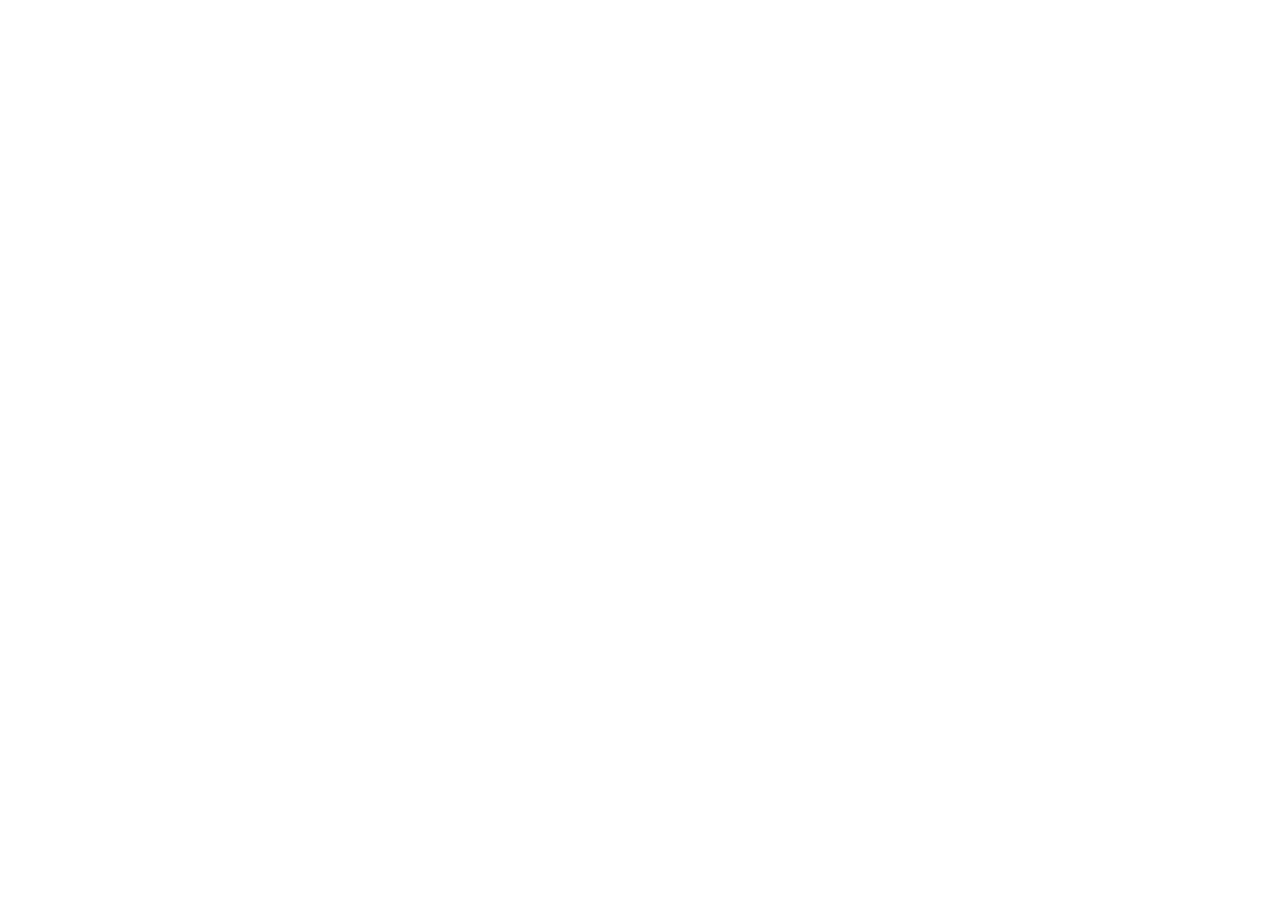
==== index.html @ 75954be1 "Podstawowa struktura HTML i Google Fonts" ====
<!doctype html>
<html lang="en">
<head>
    <meta charset="UTF-8">
    <meta name="viewport"
          content="width=device-width, user-scalable=no, initial-scale=1.0, maximum-scale=1.0, minimum-scale=1.0">
    <meta http-equiv="X-UA-Compatible" content="ie=edge">
    <title>Best Shop</title>
    <link rel="preconnect" href="https://fonts.googleapis.com">
    <link rel="preconnect" href="https://fonts.gstatic.com" crossorigin>
    <link href="https://fonts.googleapis.com/css2?family=Open+Sans:wght@300;400;700&family=Raleway:wght@300;400;700;800&display=swap" rel="stylesheet">
    <link rel="stylesheet" href="css/reset.css">
    <link rel="stylesheet" href="css/style.css">
</head>
<body>

</body>
</html>
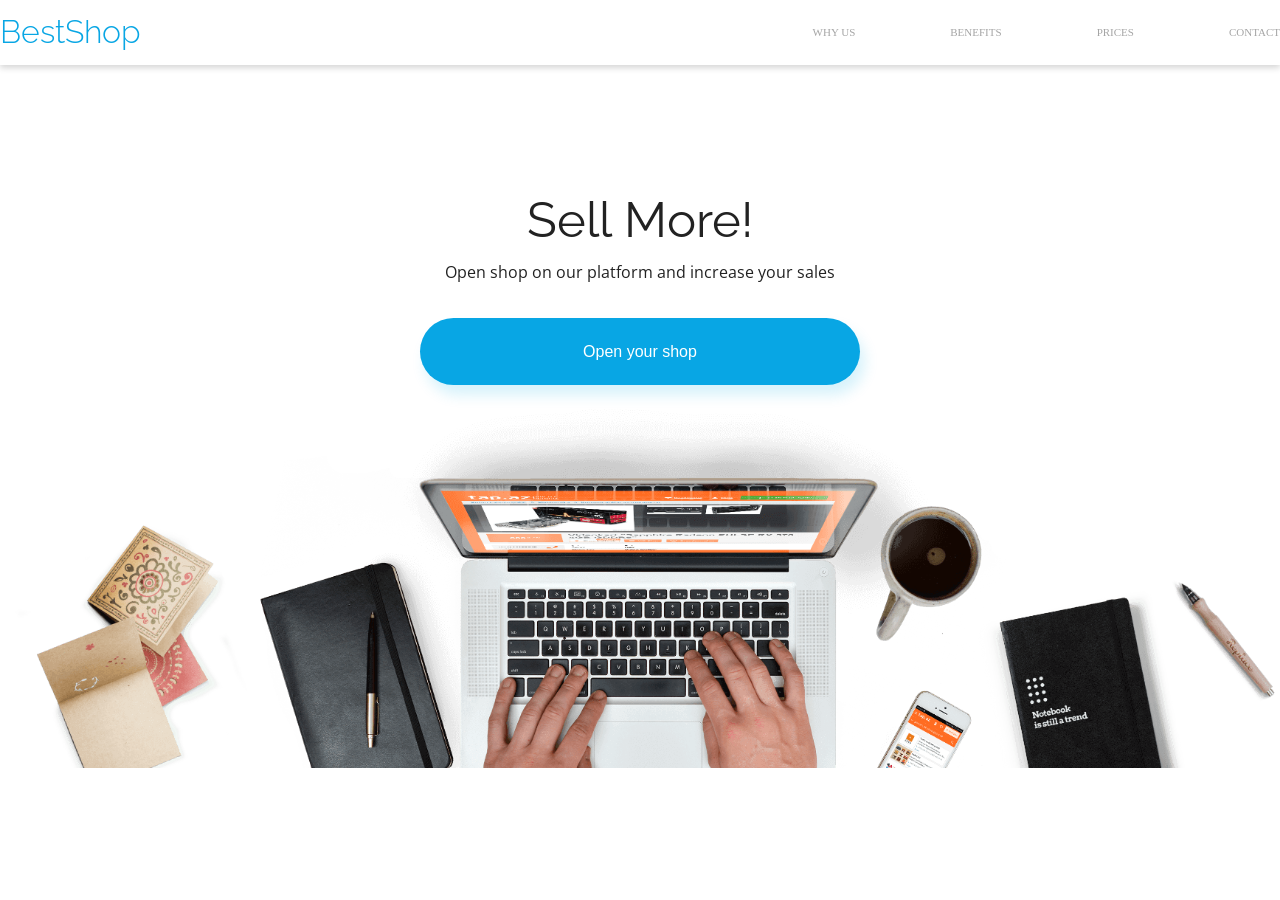
==== commit 855abfb5: "Dodanie header" ====
--- a/index.html
+++ b/index.html
@@ -9,10 +9,39 @@
     <link rel="preconnect" href="https://fonts.googleapis.com">
     <link rel="preconnect" href="https://fonts.gstatic.com" crossorigin>
     <link href="https://fonts.googleapis.com/css2?family=Open+Sans:wght@300;400;700&family=Raleway:wght@300;400;700;800&display=swap" rel="stylesheet">
-    <link rel="stylesheet" href="css/reset.css">
-    <link rel="stylesheet" href="css/style.css">
+    <link rel="stylesheet" href="./css/reset.css">
+    <link rel="stylesheet" href="./css/style.css">
 </head>
 <body>
+    <header>
+
+        <nav>
+            <div class="container">
+                <div class="logo">BestShop</div>
+                <ul>
+                    <li>WHY US</li>
+                    <li>BENEFITS</li>
+                    <li>PRICES</li>
+                    <li class="nav__contact">CONTACT</li>
+                </ul>
+            </div>
+        </nav>
+        <section class="opener">
+            <div class="container">
+                <h1>Sell More!</h1>
+                <p class="slogan">Open shop on our platform and increase your sales</p>
+                <a href="#">
+                    <button>Open your shop</button>
+                </a>
+            </div>
+
+        </section>
+        <img src="./assets/Background.png" alt="notebook">
+    </header>
+    <main>
+
+    </main>
+    <footer></footer>
 
 </body>
 </html>
--- a/css/style.css
+++ b/css/style.css
@@ -0,0 +1,102 @@
+* {
+    box-sizing: border-box;
+    padding: 0;
+    margin: 0;
+}
+:root {
+
+    --color-primary: #08A6E4;
+    --color-primary-shadow: rgba(7, 172, 230, .16);
+    --color-redish: #FB3B64;
+    --color-green: #55DFB4;
+    --color-grey: #A5A5A5;
+    --color-light-grey: #F7F7F7;
+    --font-Open: 'Open Sans', sans-serif;
+    --font-Raleway: 'Raleway', sans-serif;
+
+}
+header {
+    width: 100vw;
+    display: flex;
+    justify-content: center;
+    flex-direction: column;
+}
+
+
+nav {
+    width: 100%;
+    display: flex;
+    justify-content: center;
+    box-shadow: 0 3px 6px #00000029;
+
+}
+.container {
+    width: 1352px;
+    display: flex;
+    justify-content: space-between;
+    align-items: center
+}
+.logo {
+    color: var(--color-primary);
+    font-family: var(--font-Raleway);
+    font-weight: 300;
+    font-size: 32px;
+    margin: 16px 0 17px 0;
+}
+header ul {
+    display: flex;
+    font-family: var(--font-Open) bold;
+    font-size: 11px;
+    color: var(--color-grey);
+
+}
+li:not(.nav__contact) {
+    margin-right: 95px;
+}
+
+
+li:hover {
+    color: #000000;
+    text-decoration: underline 4px;
+    text-decoration-color: var(--color-primary);
+    text-underline-offset: 26px;
+    cursor: pointer;
+
+
+}
+.opener {
+    margin-top: 130px;
+    width: 100%;
+    display: flex;
+    justify-content: center;
+}
+
+.opener .container {
+    display: flex;
+    flex-direction: column;
+    align-items: center;
+}
+header h1 {
+    font-family: var(--font-Raleway);
+    font-size: 49px;
+}
+.slogan {
+    font-family: var(--font-Open);
+    font-size: 16px;
+    margin: 20px 0 38px 0;
+}
+header button {
+    width: 440px;
+    height: 67px;
+    background-color: var(--color-primary);
+    color: white;
+    font-size: 16px;
+    border: none;
+    border-radius: 40px;
+    box-shadow: 5px 10px 14px var(--color-primary-shadow);
+}
+/*img {*/
+/*    width: 1735px;*/
+/*    height: 594px;*/
+
+/*}*/
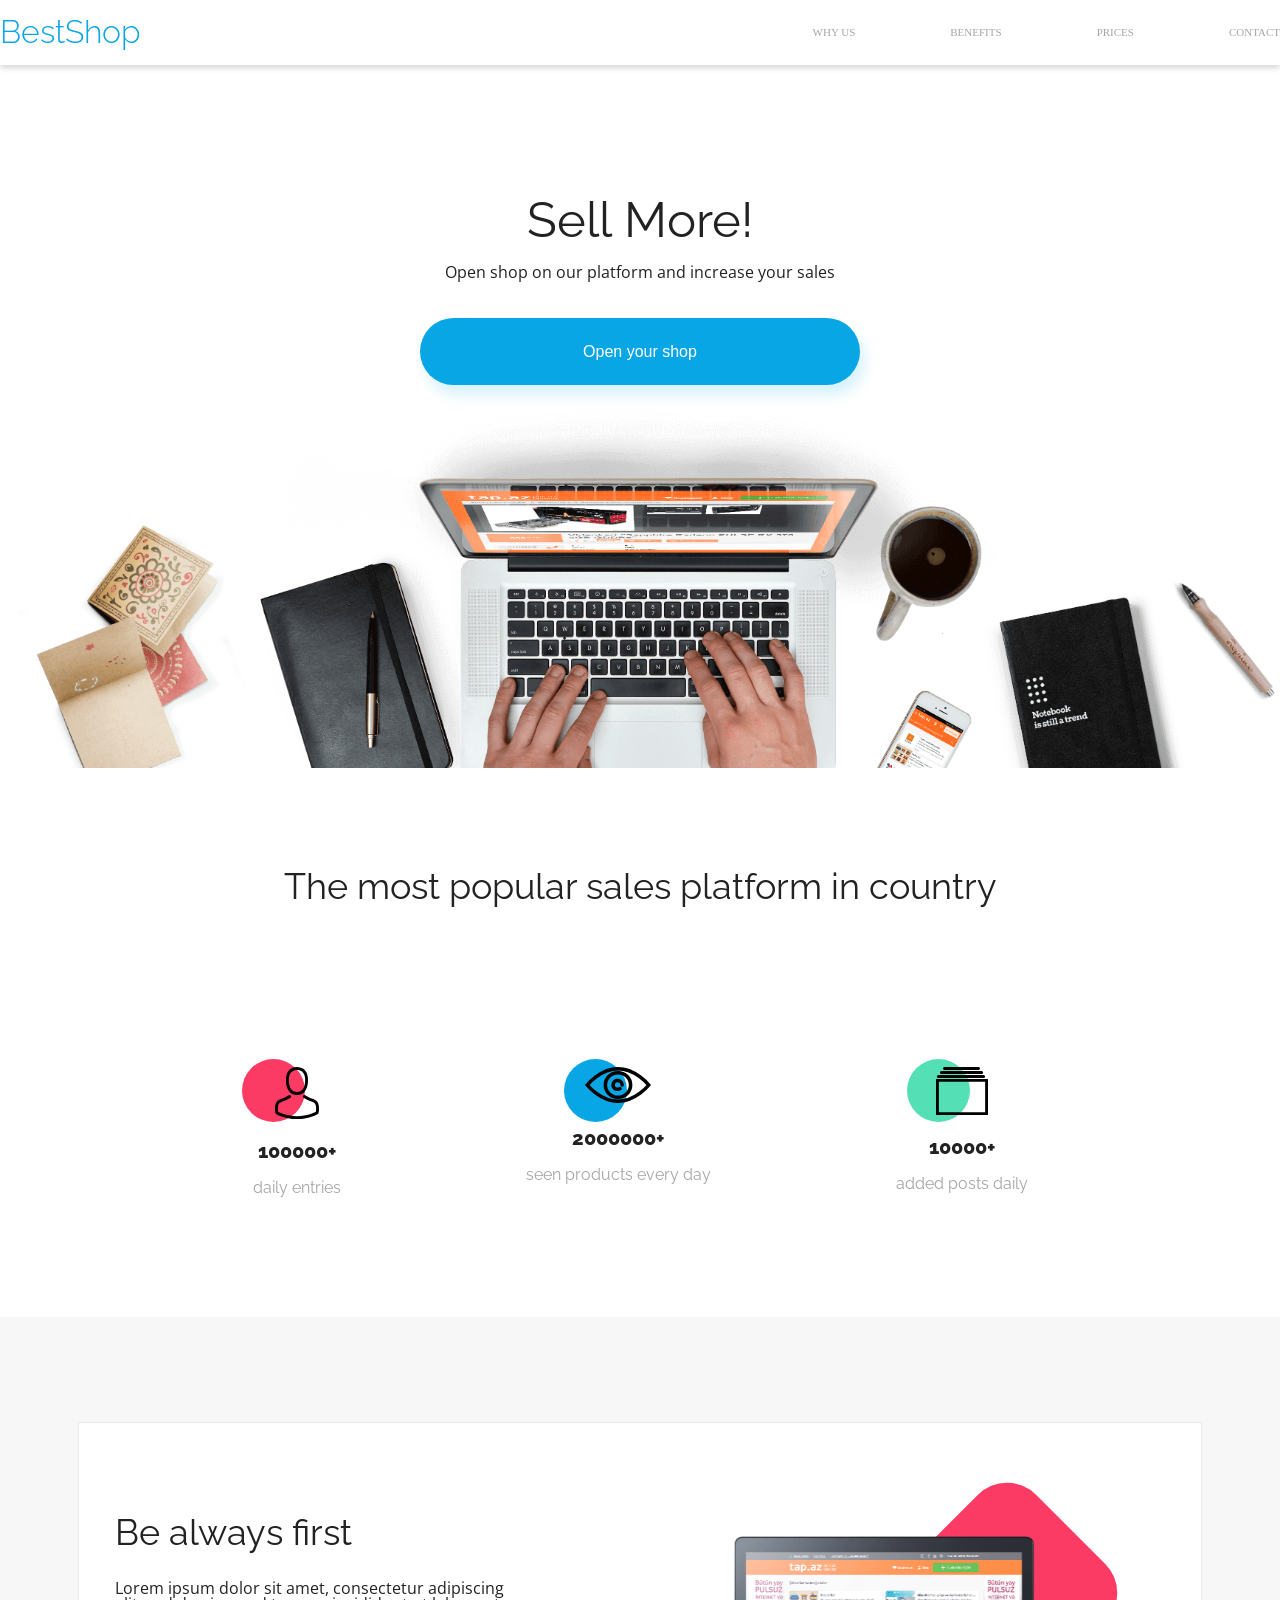
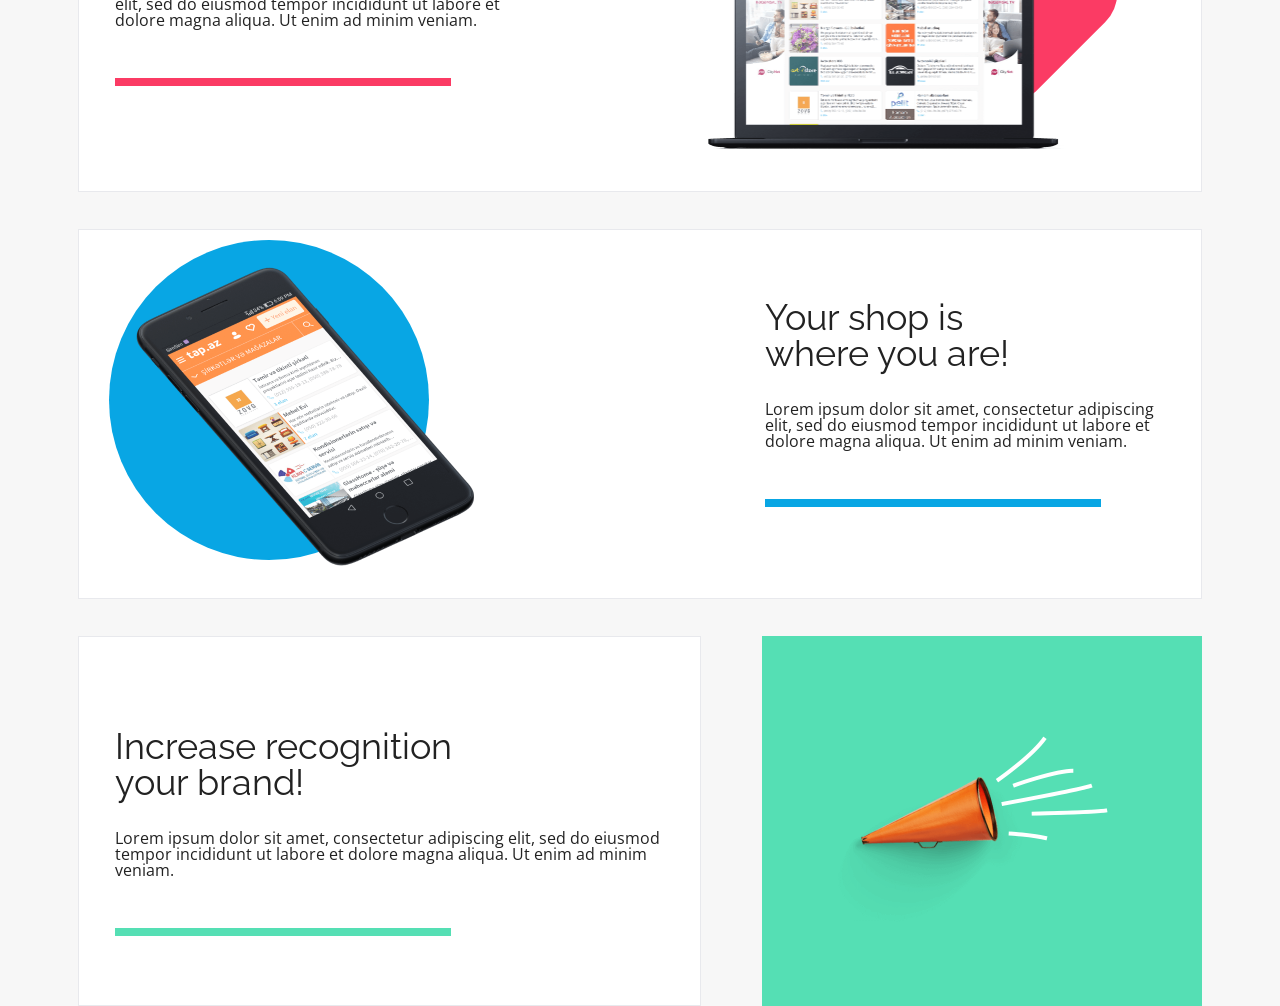
==== commit 72efa2f8: "Dodanie statistic i benefits" ====
--- a/index.html
+++ b/index.html
@@ -39,6 +39,72 @@
         <img src="./assets/Background.png" alt="notebook">
     </header>
     <main>
+        <section class="statistics">
+            <h2>The most popular sales platform in country</h2>
+            <div class="boxes">
+                <div class="box box1">
+                    <img src="./assets/Person.svg" alt="person">
+                    <p>100000+</p>
+                    <div class="content__box">
+                        <p>daily entries</p>
+                    </div>
+                </div>
+                <div class="box box2">
+                    <img src="./assets/Eye.svg" alt="eye">
+                    <p>2000000+</p>
+                    <div class="content__box">
+                        <p>seen products every day</p>
+                    </div>
+
+                </div>
+                <div class="box box3">
+                    <img src="./assets/Catalog.svg" alt="catalog">
+                    <p>10000+</p>
+                    <div class="content__box">
+                        <p>added posts daily</p>
+                    </div>
+                </div>
+            </div>
+        </section>
+        <section class="benefits">
+            <div class="benefits__boxes">
+                <div class="box_mac ben_box">
+                    <div class="box_text">
+                        <h2>Be always first</h2>
+                        <p>Lorem ipsum dolor sit amet, consectetur adipiscing elit, sed do eiusmod tempor incididunt ut labore et dolore magna aliqua. Ut enim ad minim veniam.</p>
+                    </div>
+                    <div class="shape">
+                        <img src="./assets/Macbook.png" alt="macbook">
+                    </div>
+                </div>
+            </div>
+            <div class="benefits__boxes benefits__box2">
+                <div class="box_phone ben_box">
+                    <div class="box_text">
+                        <h2>Your shop is</br> where you are!</h2>
+                        <p>Lorem ipsum dolor sit amet, consectetur adipiscing elit, sed do eiusmod tempor incididunt ut labore et dolore magna aliqua. Ut enim ad minim veniam.</p>
+                    </div>
+                    <div class="shape">
+                        <img src="./assets/iPhone.png" alt="iPhone">
+                    </div>
+                </div>
+
+            </div>
+            <div class="benefits__box3">
+                <div class="box_trumpet ben_box">
+                    <div class="box_text">
+                        <h2>Increase recognition</br> your brand!</h2>
+                        <p>Lorem ipsum dolor sit amet, consectetur adipiscing elit, sed do eiusmod tempor incididunt ut labore et dolore magna aliqua. Ut enim ad minim veniam.</p>
+                    </div>
+
+                </div>
+                <div class="rectangle">
+                    <img src="./assets/Trumpet.png" alt="trumpet">
+                </div>
+            </div>
+        </section>
+        <section class="pricing"></section>
+        <section class="contact"></section>
 
     </main>
     <footer></footer>
--- a/css/style.css
+++ b/css/style.css
@@ -15,13 +15,13 @@
     --font-Raleway: 'Raleway', sans-serif;
 
 }
+
 header {
     width: 100vw;
     display: flex;
     justify-content: center;
     flex-direction: column;
 }
-
 
 nav {
     width: 100%;
@@ -95,8 +95,209 @@
     border-radius: 40px;
     box-shadow: 5px 10px 14px var(--color-primary-shadow);
 }
-/*img {*/
-/*    width: 1735px;*/
-/*    height: 594px;*/
-
-/*}*/+.statistics {
+    display: flex;
+    flex-direction: column;
+    align-items: center;
+}
+
+h2 {
+    font-family: var(--font-Raleway);
+    font-size: 36px;
+    margin: 100px 0;
+
+}
+.boxes {
+    display: flex;
+
+}
+.box {
+    display: flex;
+    flex-direction: column;
+    align-items: center;
+}
+
+.box1,
+.box2 {
+    margin-right: 185px;
+
+}
+.box::before {
+    content: "";
+    width: 63px;
+    height: 63px;
+    display: flex;
+    border-radius: 50%;
+    background-color: var(--color-redish);
+    position: relative;
+    z-index: -1;
+    left: -23px;
+    top: 55px;
+}
+.box2::before {
+    content: "";
+    background-color: var(--color-primary);
+}
+.box3::before {
+    content: "";
+    background-color: var(--color-green);
+}
+
+img + p {
+    margin-bottom: 19px;
+    font-family: var(--font-Raleway);
+    font-weight: 800;
+    font-size: 20px;
+}
+
+.boxes .box1 p:nth-child(2),
+.boxes .box3 p:nth-child(2) {
+    margin-top: 22px;
+}
+.boxes .box2 p:nth-child(2) {
+    margin-top: 25px;
+}
+.content__box {
+    font-family: var(--font-Raleway);
+    font-size: 16px;
+    color: var(--color-grey);
+    margin-bottom: 121px;
+
+}
+
+
+.benefits {
+    display: flex;
+    flex-direction: column;
+    align-items: center;
+
+    background-color: var(--color-light-grey);
+}
+.benefits__boxes {
+    font-family: var(--font-Open);
+    font-size: 16px;
+    width: 1124px;
+    height: 370px;
+    background-color: white;
+    margin-top: 105px;
+    margin-bottom: 37px;
+    border: 1px solid #E8E9ED;
+}
+.box_mac {
+    display: flex;
+
+}
+.box_text::after {
+    content: "";
+    width: 328px;
+    border: 4px solid var(--color-redish);
+    position: absolute;
+    margin-top: 50px;
+    margin-left: 36px;
+}
+.ben_box p {
+    width: 416px;
+    margin-left: 36px;
+    /*font-family: var(--font-Open);*/
+    /*font-size: 16px;*/
+
+}
+.ben_box h2 {
+    margin: 91px 0 30px 36px;
+
+}
+
+.box_mac img {
+    width: 386px;
+    height: 219px;
+    position: relative;
+    top: 110px;
+    left: 160px;
+    z-index: 1;
+
+}
+.shape {
+    display: flex;
+}
+.shape::after {
+    content:'';
+    width: 180px;
+    height: 180px;
+    border-radius: 41px;
+    background-color: var(--color-redish);
+    transform: rotate(45deg);
+    position: relative;
+    top: 80px;
+}
+.benefits__box2 {
+    margin-top: 0;
+}
+.box_phone {
+    display: flex;
+    flex-direction: row-reverse;
+}
+.box_phone img {
+    width: 426px;
+    height: 328px;
+    position: relative;
+    top: 30px;
+    left: 120px;
+    z-index: 1;
+}
+
+.box_phone .shape::after {
+    content: "";
+    width: 320px;
+    height: 320px;
+    border-radius: 50%;
+    background-color: var(--color-primary);
+    position: relative;
+    top: 10px;
+    right: 300px;
+}
+.box_phone h2 {
+    margin-top: 69px;
+
+}
+.box_phone p {
+    margin-right: 20px;
+}
+
+.box_phone .box_text::after {
+    content: "";
+    border:4px solid var(--color-primary);
+}
+.benefits__box3 {
+    display: flex;
+}
+.box_trumpet {
+    width: 623px;
+    height: 370px;
+    background-color: white;
+    font-family: var(--font-Open);
+    font-size: 16px;
+    border: 1px solid #E8E9ED;
+    margin-right: 61px;
+
+}
+
+.box_trumpet .box_text::after {
+    content: "";
+    border: 4px solid var(--color-green);
+}
+.rectangle {
+    width: 440px;
+    height: 370px;
+    background-color: var(--color-green);
+}
+.rectangle img {
+    width: 296px;
+    height: 208px;
+    position: relative;
+    top: 100px;
+    left: 50px;
+
+}
+.box_trumpet p {
+    width: auto;
+}
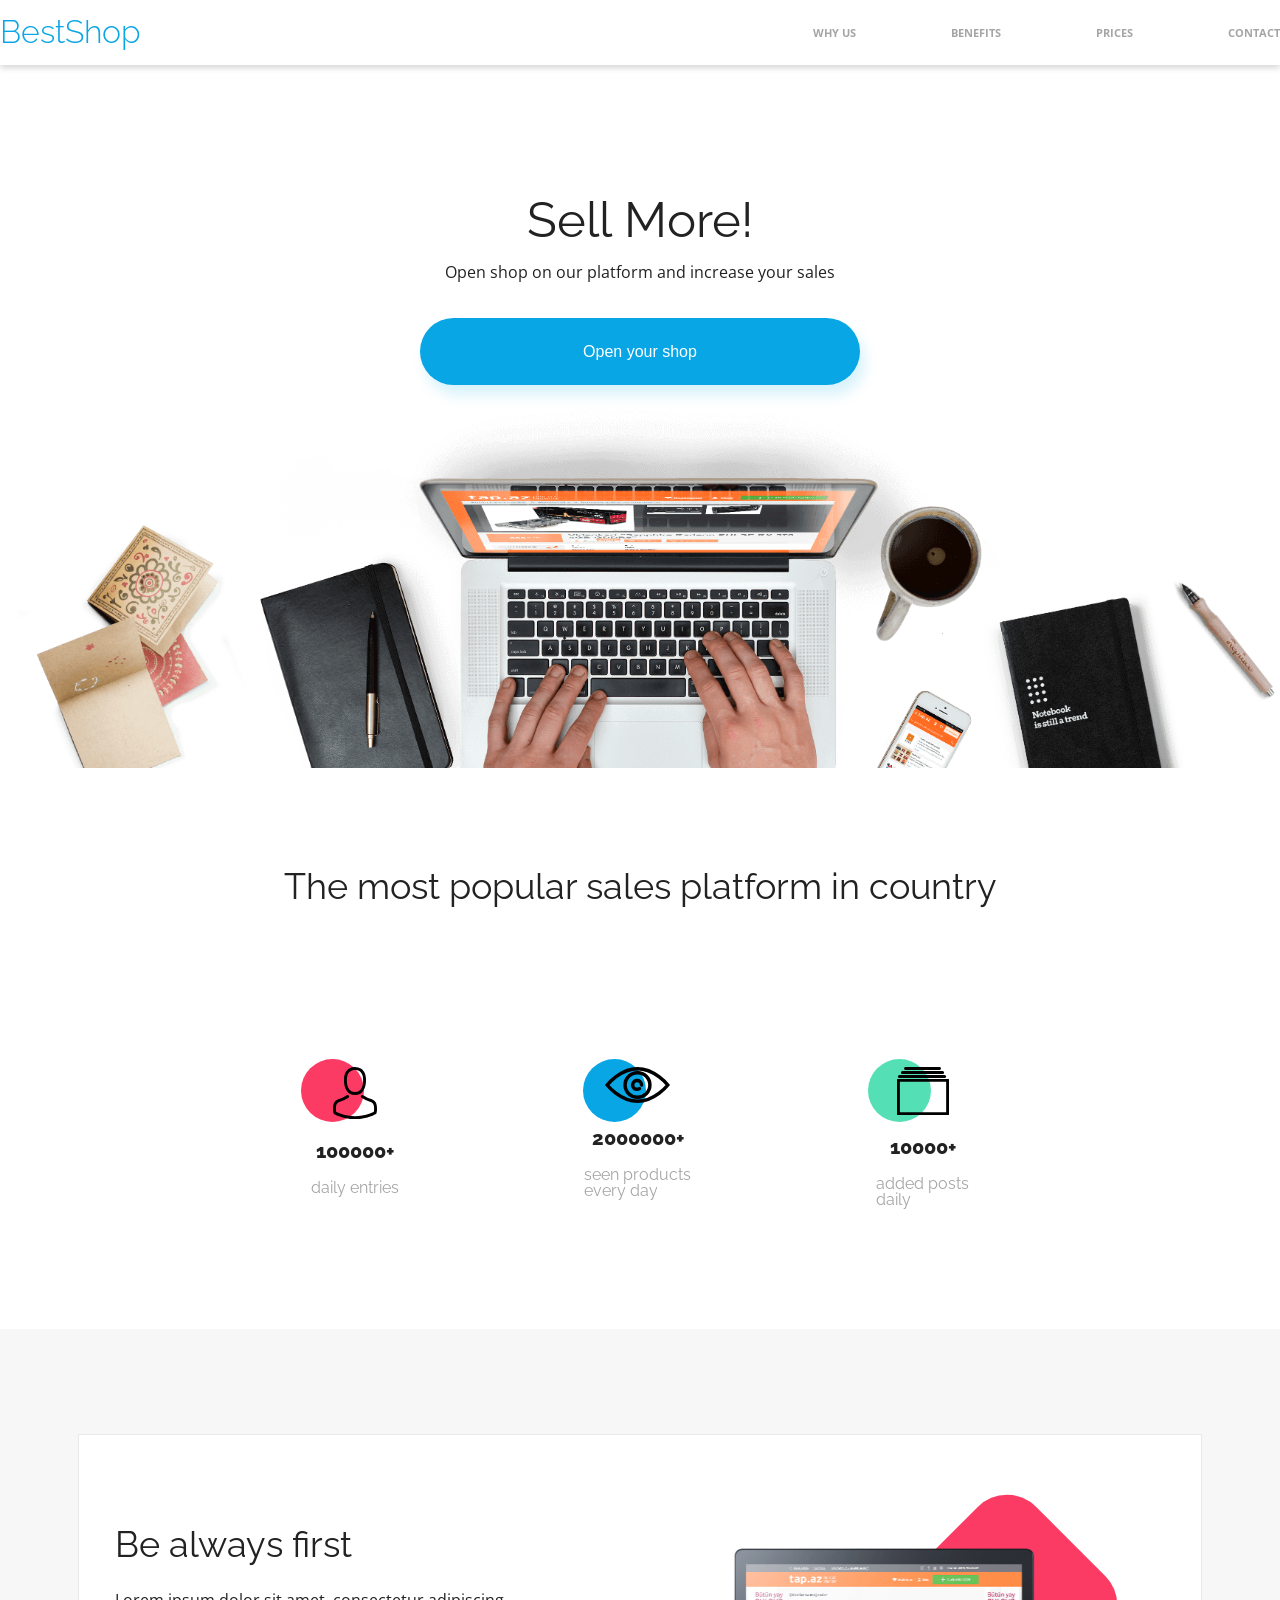
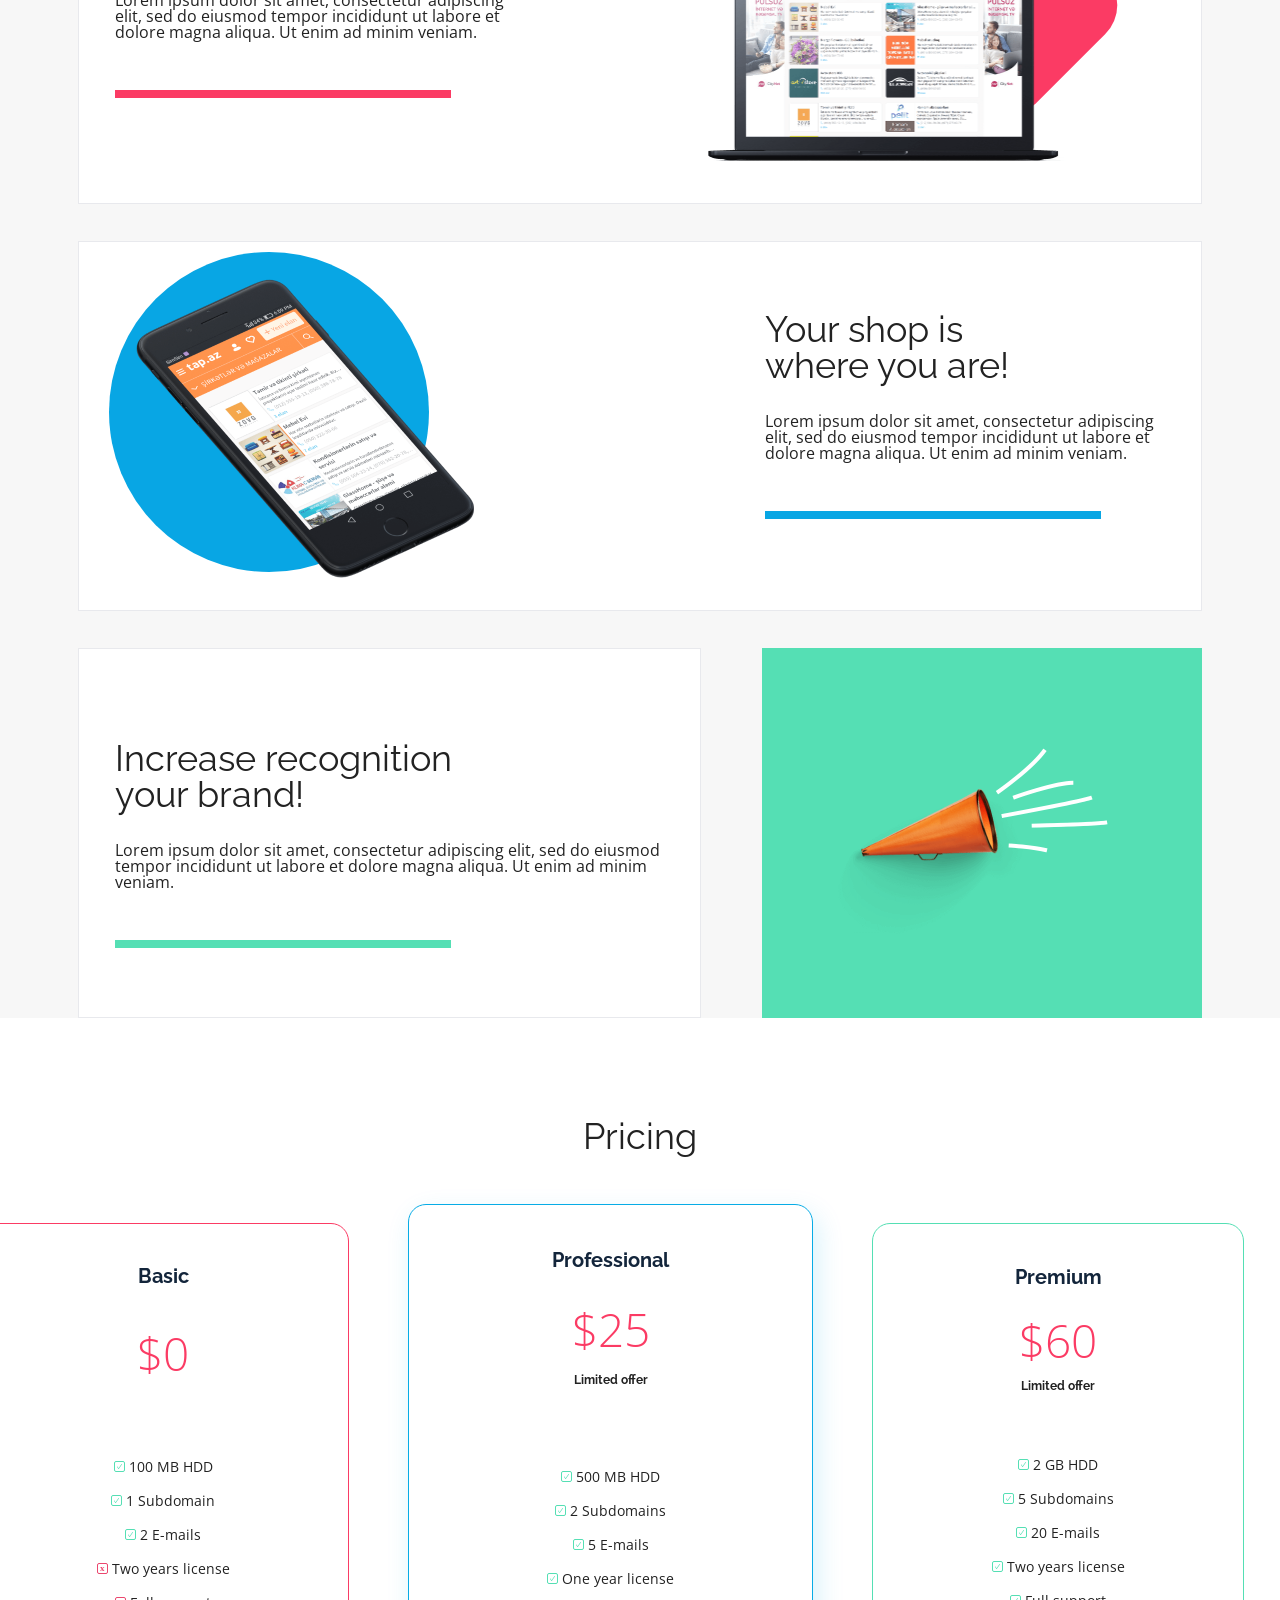
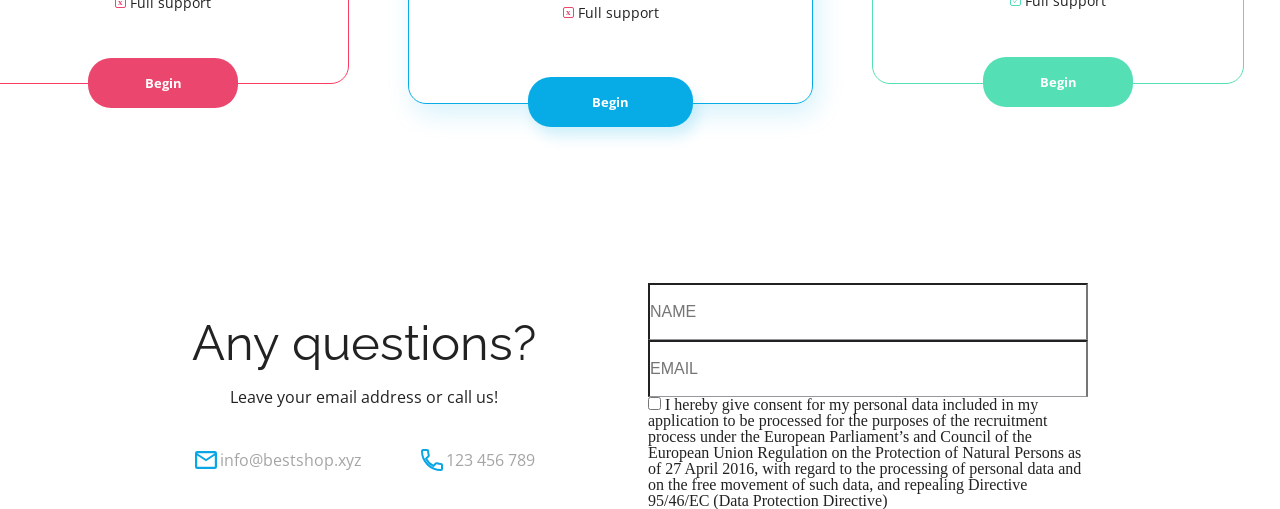
==== commit 12873b37: "Dodanie pricing" ====
--- a/index.html
+++ b/index.html
@@ -53,7 +53,7 @@
                     <img src="./assets/Eye.svg" alt="eye">
                     <p>2000000+</p>
                     <div class="content__box">
-                        <p>seen products every day</p>
+                        <p>seen products</br> every day</p>
                     </div>
 
                 </div>
@@ -61,7 +61,7 @@
                     <img src="./assets/Catalog.svg" alt="catalog">
                     <p>10000+</p>
                     <div class="content__box">
-                        <p>added posts daily</p>
+                        <p>added posts</br> daily</p>
                     </div>
                 </div>
             </div>
@@ -103,8 +103,84 @@
                 </div>
             </div>
         </section>
-        <section class="pricing"></section>
-        <section class="contact"></section>
+        <section class="pricing">
+            <div class="container">
+                <h2>Pricing</h2>
+                <div>
+                    <div class="pricing_box">
+                        <h4>Basic</h4>
+                        <h3>$0</h3>
+                        <div>
+                            <ul class="basic">
+                                <li>100 MB HDD</li>
+                                <li>1 Subdomain</li>
+                                <li>2 E-mails</li>
+                                <li>Two years license</li>
+                                <li>Full support</li>
+                            </ul>
+                        </div>
+
+                        <button>Begin</button>
+                    </div>
+                    <div class="professional profes_1 pricing_box">
+                        <h4>Professional</h4>
+                        <h3>$25</h3>
+                        <p>Limited offer</p>
+                        <ul class="professional">
+                            <li>500 MB HDD</li>
+                            <li>2 Subdomains</li>
+                            <li>5 E-mails</li>
+                            <li>One year license</li>
+                            <li>Full support</li>
+                        </ul>
+                        <button>Begin</button>
+                    </div>
+                    <div class="premium prem_1 pricing_box">
+                        <h4>Premium</h4>
+                        <h3>$60</h3>
+                        <p>Limited offer</p>
+                        <div>
+                            <ul class="premium">
+                                <li>2 GB HDD</li>
+                                <li>5 Subdomains</li>
+                                <li>20 E-mails</li>
+                                <li>Two years license</li>
+                                <li>Full support</li>
+                            </ul>
+                        </div>
+
+                        <button>Begin</button>
+                    </div>
+                </div>
+            </div>
+        </section>
+        <section class="contact">
+            <div class="container">
+                <div class="questions">
+                    <h1>Any questions?</h1>
+                    <p>Leave your email address or call us!</p>
+                    <div class="info">
+                        <p class="mail">info@bestshop.xyz</p>
+                        <p class="phone">123 456 789</p>
+                    </div>
+                </div>
+                <div class="leave_name">
+                    <form>
+                        <label>
+                            <input type="text" placeholder="NAME">
+                        </label>
+                        <label>
+                            <input type="email" placeholder="EMAIL">
+                        </label>
+                        <label class="tick">
+                            <input type="checkbox">
+                            I hereby give consent for my personal data included in my application to be processed for the purposes of the recruitment process under the European Parliament’s and Council of the European Union Regulation on the Protection of Natural Persons as of 27 April 2016, with regard to the processing of personal data and on the free movement of such data, and repealing Directive 95/46/EC (Data Protection Directive)
+                        </label>
+                    </form>
+                </div>
+            </div>
+
+        </section>
 
     </main>
     <footer></footer>
--- a/css/style.css
+++ b/css/style.css
@@ -16,6 +16,7 @@
 
 }
 
+/*nawigacja i nagłówek*/
 header {
     width: 100vw;
     display: flex;
@@ -45,17 +46,18 @@
 }
 header ul {
     display: flex;
-    font-family: var(--font-Open) bold;
+    font-family: var(--font-Open);
+    font-weight: bold;
     font-size: 11px;
     color: var(--color-grey);
 
 }
-li:not(.nav__contact) {
+header li:not(.nav__contact) {
     margin-right: 95px;
 }
 
 
-li:hover {
+header li:hover {
     color: #000000;
     text-decoration: underline 4px;
     text-decoration-color: var(--color-primary);
@@ -76,7 +78,7 @@
     flex-direction: column;
     align-items: center;
 }
-header h1 {
+h1 {
     font-family: var(--font-Raleway);
     font-size: 49px;
 }
@@ -95,6 +97,8 @@
     border-radius: 40px;
     box-shadow: 5px 10px 14px var(--color-primary-shadow);
 }
+
+/*Statystyki*/
 .statistics {
     display: flex;
     flex-direction: column;
@@ -165,6 +169,7 @@
 
 }
 
+/*benefity*/
 
 .benefits {
     display: flex;
@@ -191,6 +196,7 @@
     content: "";
     width: 328px;
     border: 4px solid var(--color-redish);
+    background-color: var(--color-redish);
     position: absolute;
     margin-top: 50px;
     margin-left: 36px;
@@ -266,6 +272,7 @@
 .box_phone .box_text::after {
     content: "";
     border:4px solid var(--color-primary);
+    background-color: var(--color-primary);
 }
 .benefits__box3 {
     display: flex;
@@ -284,6 +291,7 @@
 .box_trumpet .box_text::after {
     content: "";
     border: 4px solid var(--color-green);
+    background-color: var(--color-green);
 }
 .rectangle {
     width: 440px;
@@ -300,4 +308,190 @@
 }
 .box_trumpet p {
     width: auto;
-}+}
+
+.pricing {
+    display: flex;
+    justify-content: center;
+}
+.pricing .container {
+    display: flex;
+    flex-direction: column;
+    width: 1266px;
+}
+.pricing h2 {
+    margin-bottom: 50px;
+}
+
+.pricing .container>div {
+    display: flex;
+    align-items: center;
+}
+.pricing_box {
+    display: flex;
+    flex-direction: column;
+    justify-content: space-around;
+    align-items: center;
+
+    width: 372px;
+    height: 461px;
+    border: 1px solid var(--color-redish);
+    border-radius: 18px;
+    margin-right: 59px;
+}
+h4 {
+    font-family: var(--font-Raleway);
+    font-weight: bold;
+    font-size: 20px;
+    color: #13253B;
+    margin: 34px 0 14px 0;
+}
+h3 {
+    font-family: var(--font-Open);
+    font-weight: lighter;
+    font-size: 46px;
+    color: var(--color-redish);
+    margin-top: 14px;
+    margin-bottom: calc(69px - 20px);
+}
+.pricing_box ul {
+    font-family: var(--font-Open);
+    font-size: 14px;
+    display: flex;
+    flex-direction: column;
+    align-items: center;
+}
+
+.pricing_box li {
+    margin-top: 20px;
+    display: flex;
+    gap: 10px;
+    /*align-items: center;*/
+}
+.pricing_box li::before {
+    content: url("../assets/Ckechmark-1.svg");
+    width: 5px;
+    height: 5px;
+    display: flex;
+}
+.pricing_box .basic li:nth-child(1n + 4)::before {
+    content: url("../assets/Close.svg");
+    width: 5px;
+    height: 5px;
+    display: flex;
+}
+.pricing_box .professional li:last-child::before {
+    content: url("../assets/Close.svg");
+    width: 5px;
+    height: 5px;
+    display: flex;
+}
+.profes_1 {
+    width: 405px;
+    height: 500px;
+    box-shadow: 5px 10px 27px var(--color-primary-shadow);
+    border: 1px solid #07ACE6;
+}
+.prem_1 {
+    border: 1px solid var(--color-green);
+}
+
+.professional p {
+    margin-bottom: calc(61px - 20px);
+}
+.premium p {
+    margin-bottom: calc(50px - 20px);
+}
+.premium h3,
+.professional h3 {
+    margin: 0;
+}
+.premium p,
+.professional p {
+    font-family: var(--font-Raleway);
+    font-weight: bold;
+    font-size: 12px;
+}
+.pricing_box button {
+    width: 150px;
+    height: 50px;
+    border-radius: 23px;
+    border: none;
+    background-color: #EB476E;
+    color: white;
+    font-family: var(--font-Open);
+    font-weight: bold;
+    font-size: 13px;
+    position: relative;
+    top: 7%;
+}
+.professional button {
+    width: 165px;
+    background-color: #07ACE6;
+    box-shadow: 5px 10px 14px var(--color-primary-shadow);
+}
+.premium button {
+    background-color: #55DFB4;
+}
+/*KONTAKT*/
+.contact {
+    display: flex;
+    justify-content: center;
+    margin-top: 179px;
+}
+.contact .container {
+    display: flex;
+    width: 896px;
+}
+.contact p {
+    font-family: var(--font-Open);
+    font-size: 16px;
+
+}
+.questions{
+    display: flex;
+    flex-direction: column;
+    align-items: center;
+}
+.info {
+    display: flex;
+    gap: 57px;
+}
+.info p {
+    color: var(--color-grey);
+}
+.mail,
+.phone {
+    display: flex;
+    align-items: center;
+}
+.mail::before {
+    content: url("../assets/Mail Icon.svg");
+    width: 27px;
+    height: 27px;
+}
+.phone::before {
+    content: url("../assets/Phone Icon.svg");
+    width: 27px;
+    height: 27px;
+}
+.questions>p {
+    margin: 22px 0 42px 0;
+}
+
+
+.leave_name {
+    width: 440px;
+}
+form {
+    display: flex;
+    flex-direction: column;
+}
+input[type="text"],
+input[type="email"] {
+    width: 440px;
+    height: 57px;
+    outline: none;
+    border-bottom: 1px solid #95989A;
+}
+
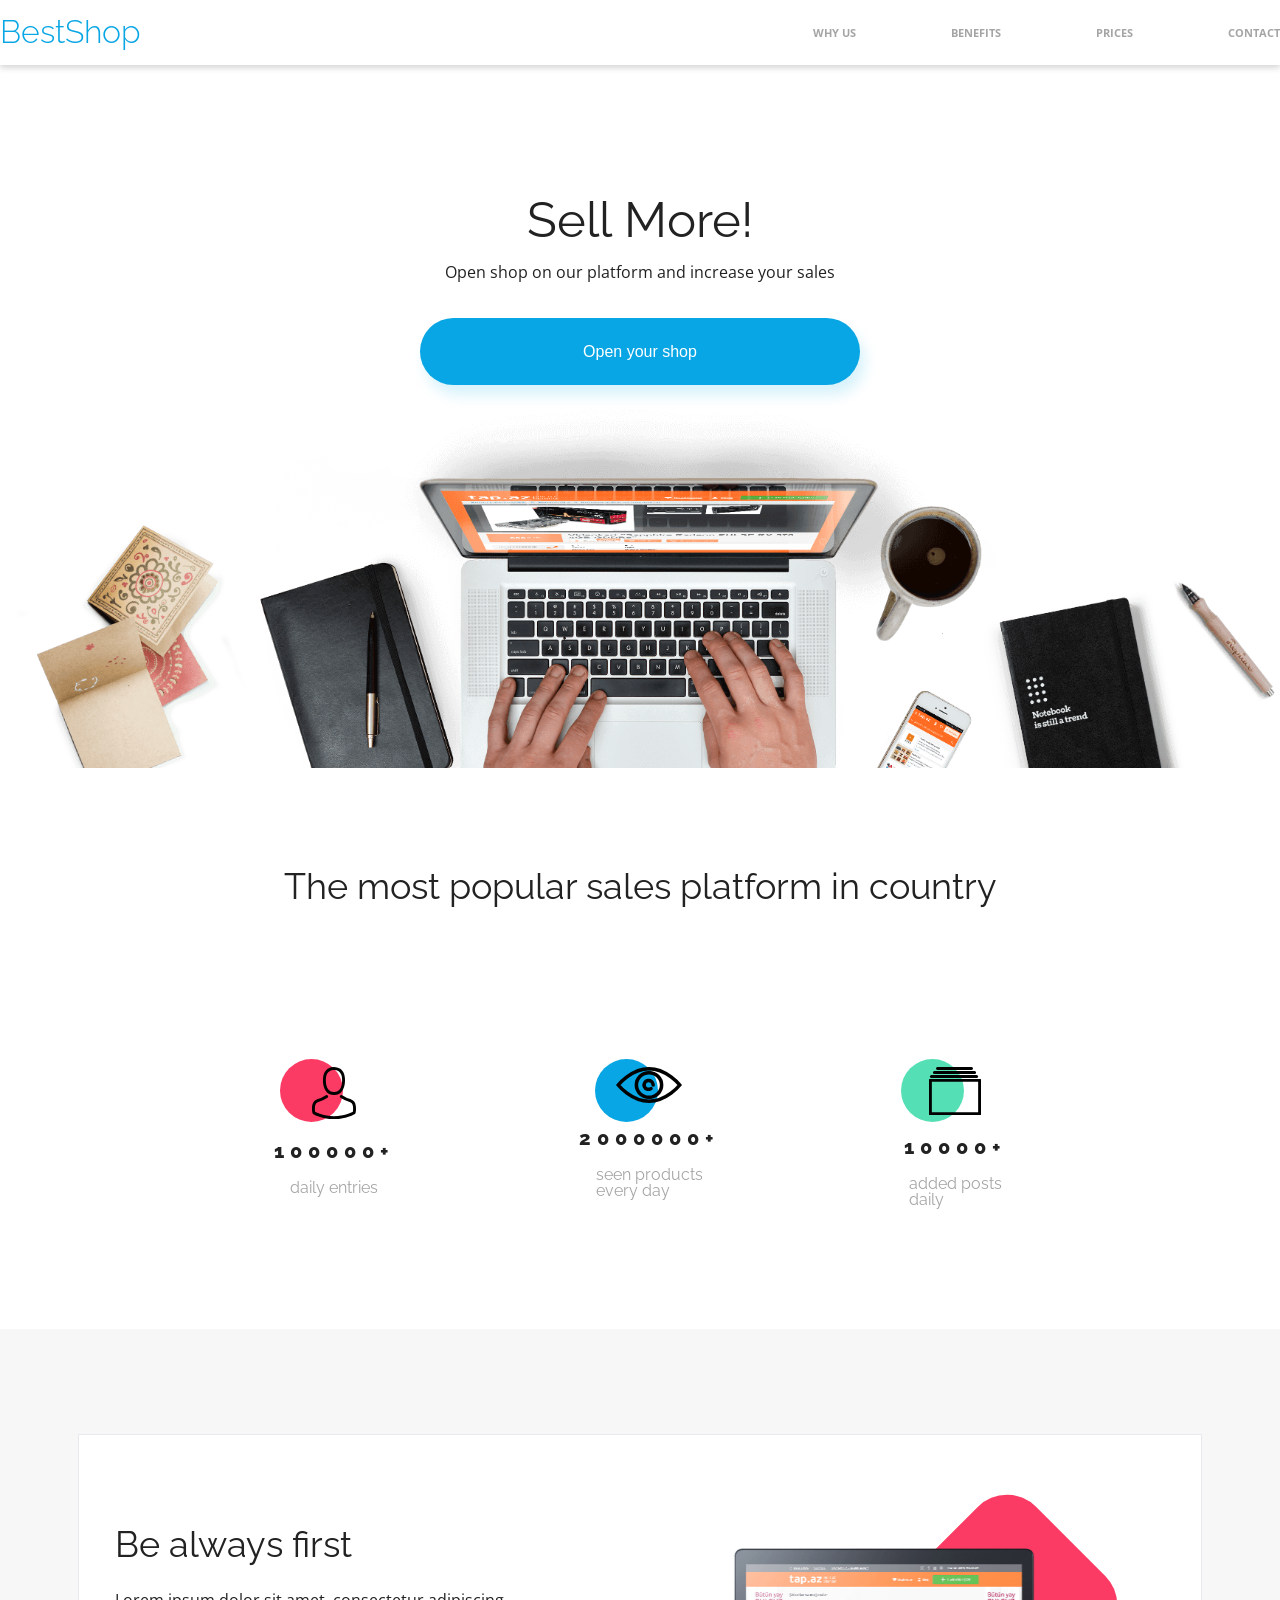
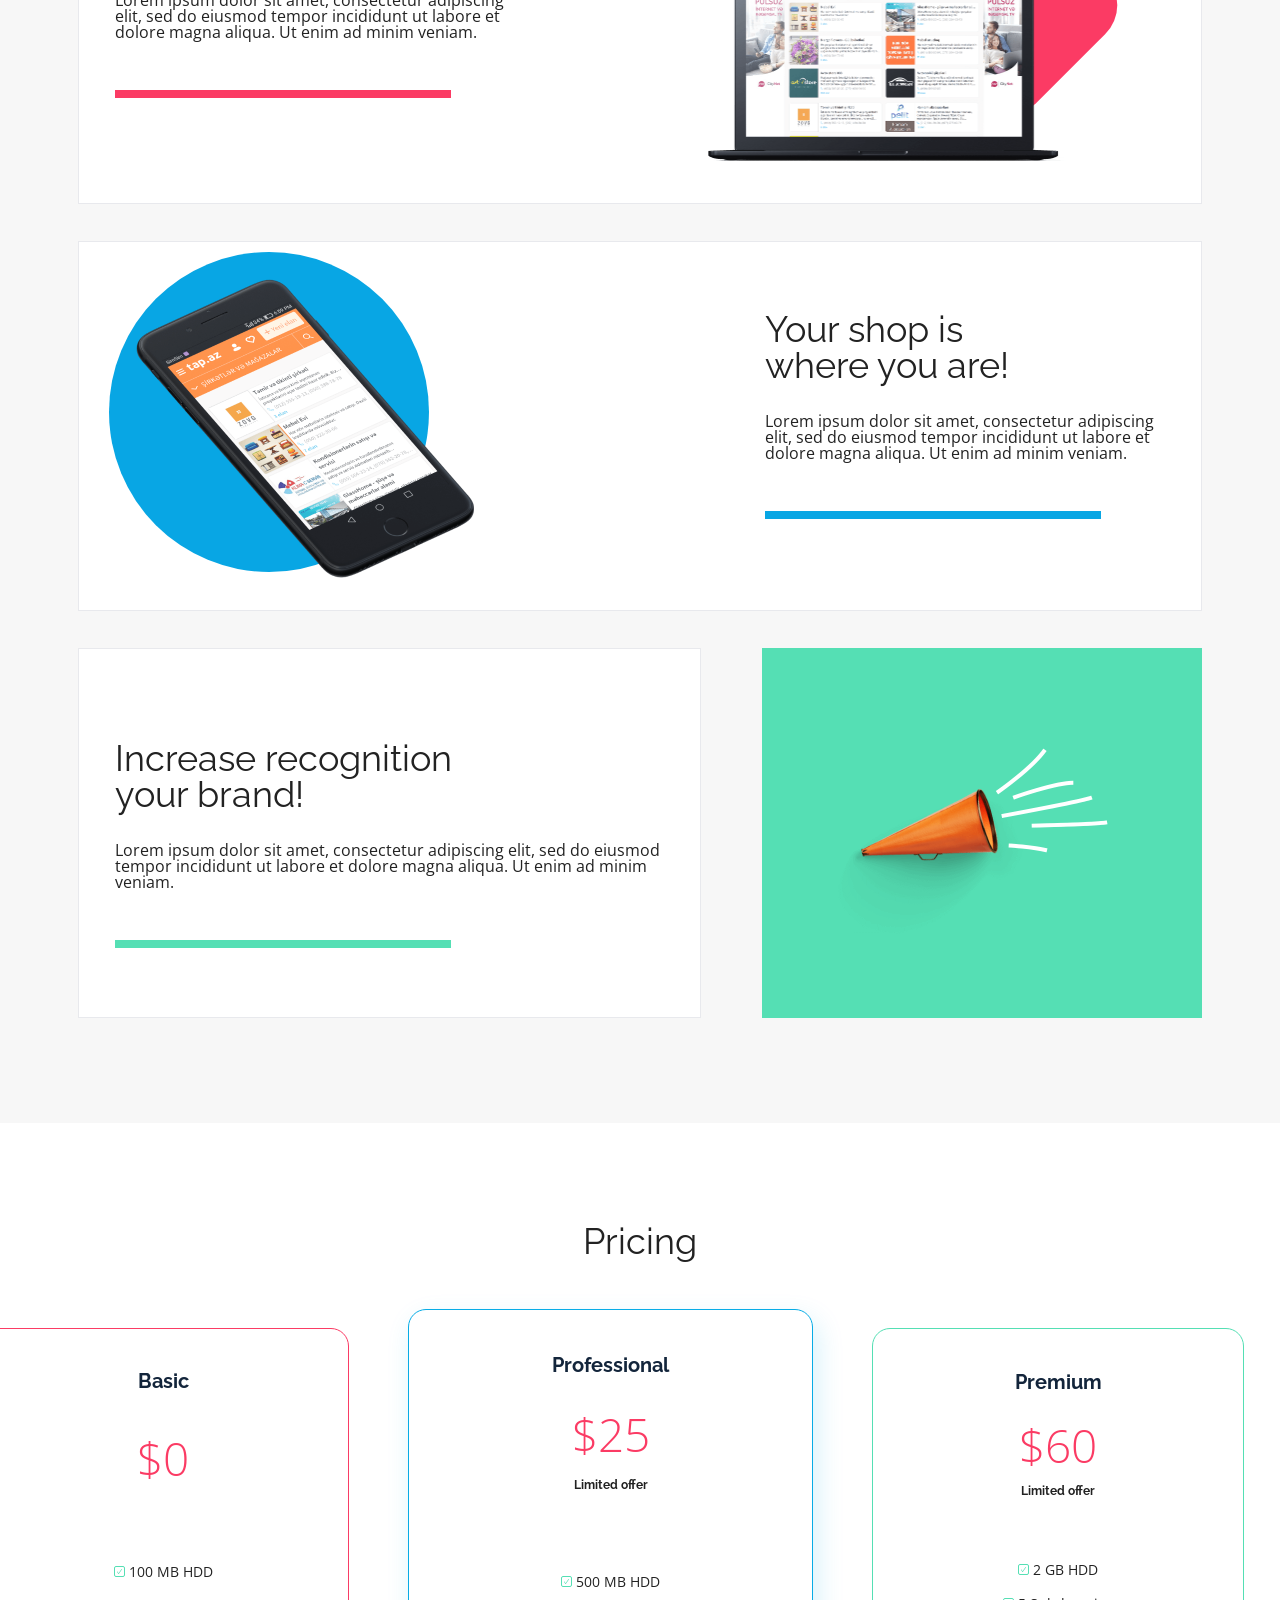
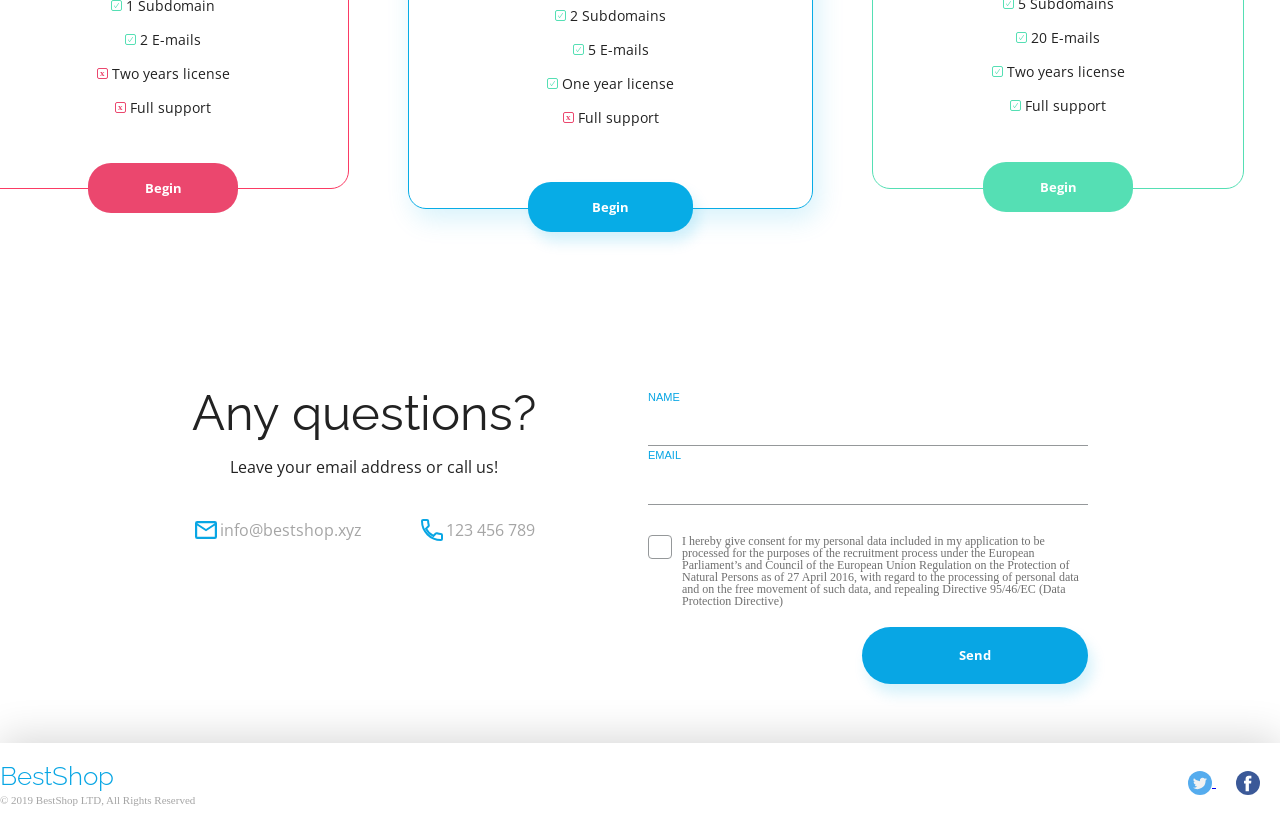
==== commit 198df5e5: "Dodanie footer" ====
--- a/index.html
+++ b/index.html
@@ -173,9 +173,11 @@
                             <input type="email" placeholder="EMAIL">
                         </label>
                         <label class="tick">
-                            <input type="checkbox">
+                            <input type="checkbox" class="checkbox">
+                            <span></span>
                             I hereby give consent for my personal data included in my application to be processed for the purposes of the recruitment process under the European Parliament’s and Council of the European Union Regulation on the Protection of Natural Persons as of 27 April 2016, with regard to the processing of personal data and on the free movement of such data, and repealing Directive 95/46/EC (Data Protection Directive)
                         </label>
+                        <button>Send</button>
                     </form>
                 </div>
             </div>
@@ -183,7 +185,28 @@
         </section>
 
     </main>
-    <footer></footer>
+    <footer>
+        <nav>
+            <div class="container">
+                <div>
+                    <p class="logo">BestShop</p>
+                    <p>© 2019 BestShop LTD, All Rights Reserved</p>
+                </div>
+                <div class="icons">
+                    <a href="#">
+                        <img src="assets/Twitter.svg" alt="logo Twitter">
+                    </a>
+                    <a href="#">
+                        <img src="assets/Facebook.svg" alt="logo Facebook">
+                    </a>
+
+
+                </div>
+
+            </div>
+        </nav>
+
+    </footer>
 
 </body>
 </html>
--- a/css/style.css
+++ b/css/style.css
@@ -55,16 +55,12 @@
 header li:not(.nav__contact) {
     margin-right: 95px;
 }
-
-
 header li:hover {
     color: #000000;
     text-decoration: underline 4px;
     text-decoration-color: var(--color-primary);
     text-underline-offset: 26px;
     cursor: pointer;
-
-
 }
 .opener {
     margin-top: 130px;
@@ -72,7 +68,6 @@
     display: flex;
     justify-content: center;
 }
-
 .opener .container {
     display: flex;
     flex-direction: column;
@@ -120,7 +115,6 @@
     flex-direction: column;
     align-items: center;
 }
-
 .box1,
 .box2 {
     margin-right: 185px;
@@ -152,7 +146,9 @@
     font-family: var(--font-Raleway);
     font-weight: 800;
     font-size: 20px;
-}
+    letter-spacing: 6px;
+}
+
 
 .boxes .box1 p:nth-child(2),
 .boxes .box3 p:nth-child(2) {
@@ -276,6 +272,7 @@
 }
 .benefits__box3 {
     display: flex;
+    margin-bottom: 105px;
 }
 .box_trumpet {
     width: 623px;
@@ -441,6 +438,7 @@
 }
 .contact .container {
     display: flex;
+    align-items: flex-start;
     width: 896px;
 }
 .contact p {
@@ -478,20 +476,82 @@
 .questions>p {
     margin: 22px 0 42px 0;
 }
-
-
 .leave_name {
     width: 440px;
 }
 form {
     display: flex;
     flex-direction: column;
+    align-items: flex-end;
 }
 input[type="text"],
 input[type="email"] {
     width: 440px;
     height: 57px;
+    border: 0;
     outline: none;
     border-bottom: 1px solid #95989A;
-}
-
+    padding-bottom: 43px;
+
+}
+input[type="email"] {
+    margin-bottom: 30px;
+}
+
+input::placeholder {
+    color: #08A6E4;
+    font-size: 11px;
+}
+.tick {
+    font-size: 12px;
+    color: #707070;
+    display: flex;
+}
+
+input[type="checkbox"] {
+    appearance: none;
+    display: flex;
+    color: blue;
+    height: 24px;
+    flex-shrink: 0;
+    flex-basis: 24px;
+    border: 1px solid #95989A;
+    border-radius: 4px;
+    margin-right: 10px;
+    cursor: pointer;
+}
+.tick input:checked {
+    background-image: url("../assets/Checkmark.svg");
+    background-size: cover;
+
+}
+.leave_name button {
+    width: 226px;
+    height: 57px;
+    margin-top: 20px;
+    margin-bottom: 59px;
+    border: 0;
+    border-radius: 35px;
+    box-shadow: 5px 10px 14px var(--color-primary-shadow);
+    background-color: var(--color-primary);
+    color: white;
+    font-family: var(--font-Open);
+    font-weight: bold;
+    font-size: 13px;
+}
+
+footer nav {
+    box-shadow: 0 -5px 40px #00000029;
+}
+footer .logo {
+    font-size: 26px;
+    margin: 20px 0 6px 0;
+}
+footer p {
+    color: var(--color-grey);
+    font-size: 11px;
+    margin-bottom: 17px;
+}
+.icons > a {
+    margin-right: 20px;
+}
